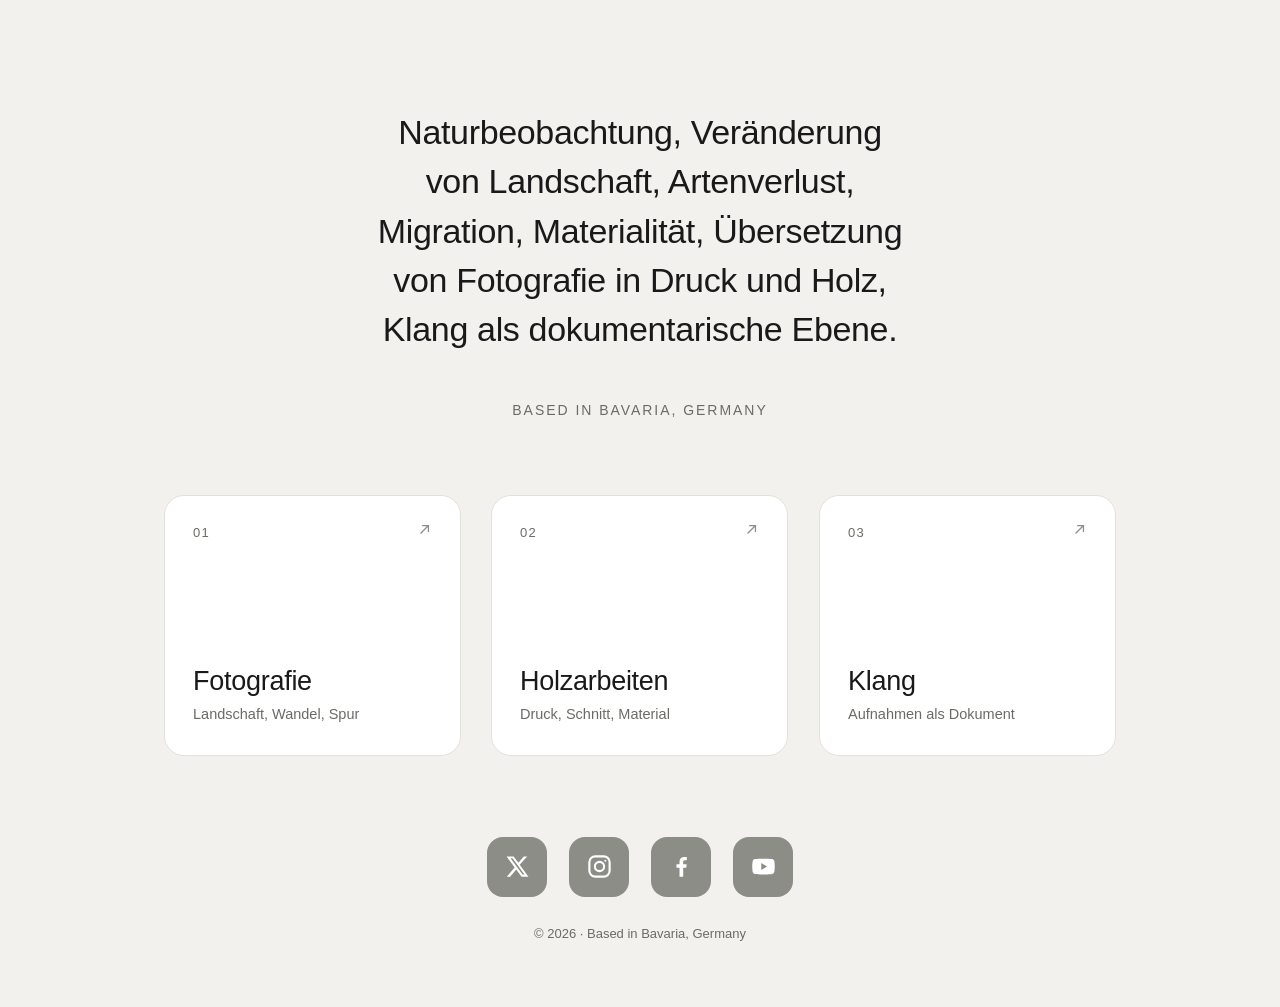
==== naturbeobachtung.html @ 51c46004 "Add Naturbeobachtung one-page portfolio site Single self-contained HTML file (no framework, no exter" ====
<!DOCTYPE html>
<html lang="de">
<head>
<meta charset="utf-8">
<meta name="viewport" content="width=device-width, initial-scale=1">
<title>Naturbeobachtung</title>
<meta name="description" content="Naturbeobachtung, Veränderung von Landschaft, Artenverlust, Migration, Materialität, Übersetzung von Fotografie in Druck und Holz, Klang als dokumentarische Ebene. Based in Bavaria, Germany.">

<!--
  ============================================================
  NATURBEOBACHTUNG — einseitige Website
  ------------------------------------------------------------
  Alles in EINER Datei: kein Framework, keine externen Fonts,
  keine Bibliotheken. Laeuft fluessig auf schwacher Hardware.

  WO KOMMEN MEINE INHALTE HIN?
    1. Fotografie   -> weiter unten im Abschnitt "PANEL 1", dort steht
                       gross im Code:  HIER FOTOS EINFUEGEN
    2. Holzarbeiten -> "PANEL 2", dort:  HIER HOLZ-BILDER EINFUEGEN
    3. Klang        -> "PANEL 3", dort:  HIER SOUNDS EINFUEGEN
    4. Social-Links -> ganz unten in der Fusszeile, bei href="#" die
                       eigene Adresse eintragen (X, Instagram,
                       Facebook, YouTube)

  In einem Website-Baukasten (Wix, Squarespace, Jimdo, WordPress,
  Webflow ...): ein "Eigener Code"- bzw. "HTML einbetten"-Element
  einfuegen und den GESAMTEN Inhalt dieser Datei hineinkopieren.
  ============================================================
-->

<style>
/* ---------- Grundlagen / Farben ---------- */
:root{
  --bg:#f2f1ee;
  --karte:#ffffff;
  --text:#191919;
  --leise:#6b6b66;
  --linie:#e2e0da;
  --icon:#8d8d87;
  --icon-hover:#4a4a46;
  --radius:20px;
  --rand:clamp(20px, 5vw, 64px);
}

*,*::before,*::after{box-sizing:border-box}

html{-webkit-text-size-adjust:100%}

body{
  margin:0;
  min-height:100vh;
  min-height:100svh;   /* svh: beruecksichtigt die Leiste auf dem Handy */
  display:flex;
  flex-direction:column;
  background:var(--bg);
  color:var(--text);
  font-family:-apple-system,BlinkMacSystemFont,"Segoe UI",Roboto,Helvetica,Arial,sans-serif;
  font-size:17px;
  line-height:1.65;
  -webkit-font-smoothing:antialiased;
}

img{max-width:100%;height:auto;display:block}

.huelle{
  width:100%;
  max-width:1080px;
  margin:0 auto;
  padding:0 var(--rand);
}

/* ---------- Kopf ---------- */
.kopf{
  padding-block:clamp(64px,12vh,140px) clamp(46px,8vh,100px);
  text-align:center;
}

.leitsatz{
  margin:0 auto;
  max-width:28ch;
  font-size:clamp(21px,3.1vw,34px);
  line-height:1.45;
  font-weight:400;
  letter-spacing:-0.01em;
  text-wrap:balance;
}

.ort{
  margin:clamp(28px,5vh,52px) 0 0;
  font-size:14px;
  letter-spacing:0.14em;
  text-transform:uppercase;
  color:var(--leise);
}

/* ---------- Die drei Kacheln ---------- */
.kacheln{
  display:grid;
  gap:clamp(18px,2.6vw,30px);
  grid-template-columns:repeat(auto-fit,minmax(250px,1fr));
  padding-bottom:clamp(20px,4vh,50px);
}

.kachel{
  position:relative;
  display:flex;
  flex-direction:column;
  justify-content:flex-end;
  gap:6px;
  min-height:clamp(210px,29vh,280px);
  padding:28px;
  border:1px solid var(--linie);
  border-radius:var(--radius);
  background:var(--karte);
  color:inherit;
  font:inherit;
  text-align:left;
  cursor:pointer;
  /* nur transform/opacity animieren -> guenstig fuer die CPU */
  transition:transform .28s ease, box-shadow .28s ease, border-color .28s ease;
  will-change:transform;
}

.kachel .nr{
  position:absolute;
  top:26px;
  left:28px;
  font-size:13px;
  letter-spacing:0.1em;
  color:var(--leise);
}

.kachel .name{
  font-size:clamp(22px,2.4vw,27px);
  line-height:1.2;
  letter-spacing:-0.01em;
}

.kachel .unter{
  font-size:14.5px;
  color:var(--leise);
}

.kachel .pfeil{
  position:absolute;
  top:24px;
  right:26px;
  width:19px;
  height:19px;
  color:var(--icon);
  transition:transform .28s ease;
}

@media (hover:hover){
  .kachel:hover{
    transform:translateY(-5px);
    border-color:#d3d0c8;
    box-shadow:0 12px 28px rgba(25,25,25,.07);
  }
  .kachel:hover .pfeil{transform:translate(3px,-3px)}
}

.kachel:active{transform:translateY(-1px)}

/* Eintritts-Animation: einmalig, sehr guenstig */
.kopf > *,
.kachel{
  opacity:0;
  animation:auftauchen .7s ease forwards;
}
.leitsatz{animation-delay:.05s}
.ort{animation-delay:.2s}
.kachel:nth-child(1){animation-delay:.32s}
.kachel:nth-child(2){animation-delay:.42s}
.kachel:nth-child(3){animation-delay:.52s}

@keyframes auftauchen{
  from{opacity:0;transform:translateY(16px)}
  to{opacity:1;transform:none}
}

/* ---------- Fusszeile / Social-Icons ---------- */
.fuss{
  margin-top:auto;                /* Fusszeile sitzt unten */
  padding-block:clamp(30px,5vh,60px) clamp(42px,7vh,78px);
  text-align:center;
}

.social{
  display:flex;
  justify-content:center;
  flex-wrap:wrap;
  gap:clamp(14px,2.4vw,22px);
  margin:0 0 26px;
  padding:0;
  list-style:none;
}

/* die grauen "App-Icons" */
.social a{
  display:grid;
  place-items:center;
  width:60px;
  height:60px;
  border-radius:16px;              /* App-Icon-Optik */
  background:var(--icon);
  color:#fff;
  transition:transform .22s ease, background-color .22s ease;
}

.social svg{width:27px;height:27px;display:block}

@media (hover:hover){
  .social a:hover{background:var(--icon-hover);transform:translateY(-3px)}
}

.social a:active{transform:translateY(-1px)}

.klein{
  margin:0;
  font-size:13px;
  color:var(--leise);
}

/* ---------- Panel (oeffnet sich beim Klick auf eine Kachel) ---------- */
.panel[hidden]{display:none}

.panel{
  position:fixed;
  inset:0;
  z-index:60;
  overflow-y:auto;
  -webkit-overflow-scrolling:touch;
  background:var(--bg);
  animation:panelrein .3s ease;
}

@keyframes panelrein{
  from{opacity:0;transform:translateY(14px)}
  to{opacity:1;transform:none}
}

.panel-kopf{
  position:sticky;
  top:0;
  z-index:2;
  display:flex;
  align-items:center;
  gap:16px;
  padding:16px var(--rand);
  background:var(--bg);
  border-bottom:1px solid var(--linie);
}

.zurueck{
  display:inline-flex;
  align-items:center;
  gap:8px;
  padding:9px 15px 9px 12px;
  border:1px solid var(--linie);
  border-radius:999px;
  background:var(--karte);
  color:inherit;
  font:inherit;
  font-size:14.5px;
  cursor:pointer;
  transition:border-color .2s ease;
}
.zurueck:hover{border-color:#c9c6be}
.zurueck svg{width:15px;height:15px}

.panel-titel{
  margin:0;
  font-size:17px;
  font-weight:400;
  color:var(--leise);
}

.panel-inhalt{
  max-width:1080px;
  margin:0 auto;
  padding:clamp(34px,6vh,66px) var(--rand) clamp(60px,10vh,110px);
}

.panel-inhalt > .einleitung{
  max-width:44ch;
  margin:0 0 clamp(30px,5vh,52px);
  font-size:clamp(18px,2vw,22px);
  line-height:1.5;
}

/* ---------- Galerie ---------- */
.galerie{
  display:grid;
  gap:clamp(14px,2vw,24px);
  grid-template-columns:repeat(auto-fill,minmax(260px,1fr));
}

.galerie figure{
  margin:0;
  /* Bilder ausserhalb des Sichtfelds werden nicht gerendert -> spart CPU */
  content-visibility:auto;
  contain-intrinsic-size:300px;
}

.galerie img{
  width:100%;
  aspect-ratio:4/3;
  object-fit:cover;
  border-radius:14px;
  background:#e8e6e0;
  cursor:zoom-in;
}

.galerie figcaption{
  margin-top:9px;
  font-size:14px;
  color:var(--leise);
}

/* ---------- Klang-Liste ---------- */
.tonliste{list-style:none;margin:0;padding:0;display:grid;gap:14px}

.tonliste li{
  padding:20px 22px;
  border:1px solid var(--linie);
  border-radius:16px;
  background:var(--karte);
}

.tonliste b{font-weight:500;font-size:17px}
.tonliste p{margin:3px 0 13px;font-size:14px;color:var(--leise)}
.tonliste audio{width:100%;height:38px}

/* ---------- Hinweis, wenn noch nichts eingefuegt wurde ---------- */
.leerhinweis{
  padding:clamp(34px,6vh,60px);
  border:1px dashed #cfccc4;
  border-radius:var(--radius);
  text-align:center;
  color:var(--leise);
  font-size:15px;
}
.leerhinweis code{
  font-family:ui-monospace,SFMono-Regular,Menlo,Consolas,monospace;
  font-size:13.5px;
  background:#fff;
  padding:2px 6px;
  border-radius:6px;
}

/* ---------- Grossansicht eines Fotos ---------- */
.lupe[hidden]{display:none}
.lupe{
  position:fixed;
  inset:0;
  z-index:80;
  display:grid;
  place-items:center;
  padding:clamp(16px,4vw,48px);
  background:rgba(20,20,19,.94);
  cursor:zoom-out;
  animation:lupeauf .2s ease;
}
.lupe img{
  max-width:100%;
  max-height:88vh;
  width:auto;
  border-radius:8px;
}
@keyframes lupeauf{from{opacity:0}to{opacity:1}}

/* ---------- Tastatur-Bedienung sichtbar machen ---------- */
:focus-visible{outline:2px solid #191919;outline-offset:3px}

/* ---------- Ruhige Darstellung bei Systemeinstellung ---------- */
@media (prefers-reduced-motion:reduce){
  *,*::before,*::after{
    animation-duration:.01ms !important;
    animation-iteration-count:1 !important;
    transition-duration:.01ms !important;
  }
  .kopf > *,.kachel{opacity:1}
}
</style>
</head>

<body>

<!-- ====================== KOPF ====================== -->
<header class="kopf huelle">
  <p class="leitsatz">
    Naturbeobachtung, Veränderung von Landschaft, Artenverlust, Migration,
    Materialität, Übersetzung von Fotografie in Druck und Holz,
    Klang als dokumentarische Ebene.
  </p>
  <p class="ort">Based in Bavaria, Germany</p>
</header>

<!-- ====================== DIE DREI KACHELN ====================== -->
<main class="huelle">
  <div class="kacheln">

    <button class="kachel" type="button" data-oeffnet="panel-fotos">
      <span class="nr">01</span>
      <svg class="pfeil" viewBox="0 0 24 24" fill="none" stroke="currentColor" stroke-width="1.6" aria-hidden="true"><path d="M7 17 17 7M9 7h8v8"/></svg>
      <span class="name">Fotografie</span>
      <span class="unter">Landschaft, Wandel, Spur</span>
    </button>

    <button class="kachel" type="button" data-oeffnet="panel-holz">
      <span class="nr">02</span>
      <svg class="pfeil" viewBox="0 0 24 24" fill="none" stroke="currentColor" stroke-width="1.6" aria-hidden="true"><path d="M7 17 17 7M9 7h8v8"/></svg>
      <span class="name">Holzarbeiten</span>
      <span class="unter">Druck, Schnitt, Material</span>
    </button>

    <button class="kachel" type="button" data-oeffnet="panel-sounds">
      <span class="nr">03</span>
      <svg class="pfeil" viewBox="0 0 24 24" fill="none" stroke="currentColor" stroke-width="1.6" aria-hidden="true"><path d="M7 17 17 7M9 7h8v8"/></svg>
      <span class="name">Klang</span>
      <span class="unter">Aufnahmen als Dokument</span>
    </button>

  </div>
</main>

<!-- ====================== FUSSZEILE MIT SOCIAL-ICONS ====================== -->
<footer class="fuss huelle">
  <ul class="social">

    <li><a href="#" aria-label="X" rel="noopener" target="_blank">
      <svg viewBox="0 0 24 24" fill="currentColor" aria-hidden="true"><path d="M17.53 3h3.02l-6.6 7.54L21.75 21h-6.09l-4.77-6.23L5.44 21H2.42l7.06-8.07L2.25 3h6.24l4.31 5.7zm-1.06 16.19h1.67L7.6 4.72H5.81z"/></svg>
    </a></li>

    <li><a href="#" aria-label="Instagram" rel="noopener" target="_blank">
      <svg viewBox="0 0 24 24" fill="none" stroke="currentColor" stroke-width="1.9" aria-hidden="true">
        <rect x="3" y="3" width="18" height="18" rx="5.2"/>
        <circle cx="12" cy="12" r="4.1"/>
        <circle cx="17.2" cy="6.8" r=".9" fill="currentColor" stroke="none"/>
      </svg>
    </a></li>

    <li><a href="#" aria-label="Facebook" rel="noopener" target="_blank">
      <svg viewBox="0 0 24 24" fill="currentColor" aria-hidden="true"><path d="M13.5 21v-8h2.7l.4-3.1h-3.1V7.9c0-.9.25-1.5 1.55-1.5h1.65V3.63c-.29-.04-1.27-.13-2.41-.13-2.39 0-4.03 1.46-4.03 4.14v2.26H7.55V13h2.71v8z"/></svg>
    </a></li>

    <li><a href="#" aria-label="YouTube" rel="noopener" target="_blank">
      <svg viewBox="0 0 24 24" fill="currentColor" aria-hidden="true"><path d="M21.6 7.2a2.5 2.5 0 0 0-1.75-1.77C18.25 5 12 5 12 5s-6.25 0-7.85.43A2.5 2.5 0 0 0 2.4 7.2 26 26 0 0 0 2 12a26 26 0 0 0 .4 4.8 2.5 2.5 0 0 0 1.75 1.77C5.75 19 12 19 12 19s6.25 0 7.85-.43a2.5 2.5 0 0 0 1.75-1.77A26 26 0 0 0 22 12a26 26 0 0 0-.4-4.8M10 15.1V8.9l5.2 3.1z"/></svg>
    </a></li>

  </ul>
  <p class="klein">© <span id="jahr">2026</span> · Based in Bavaria, Germany</p>
</footer>


<!-- ==========================================================
     PANEL 1 — FOTOGRAFIE
     ========================================================== -->
<section class="panel" id="panel-fotos" hidden aria-label="Fotografie">
  <div class="panel-kopf">
    <button class="zurueck" type="button" data-schliesst>
      <svg viewBox="0 0 24 24" fill="none" stroke="currentColor" stroke-width="2" aria-hidden="true"><path d="M15 5 8 12l7 7"/></svg>
      Zurück
    </button>
    <h2 class="panel-titel">01 — Fotografie</h2>
  </div>

  <div class="panel-inhalt">
    <p class="einleitung">Beobachtung von Landschaft im Wandel — Bilder als Notiz, Beleg und Erinnerung.</p>

    <div class="galerie">
      <!-- ==================================================
           HIER FOTOS EINFUEGEN
           Fuer jedes Foto einen Block wie diesen kopieren und
           bei src="..." die Bild-Adresse eintragen.
           Groesse der Bilder vorher auf ca. 1600 px reduzieren,
           dann laedt die Seite auch auf langsamen Rechnern schnell.
           ================================================== -->

      <!--
      <figure>
        <img src="BILD-ADRESSE-HIER.jpg" alt="Kurze Bildbeschreibung"
             loading="lazy" decoding="async" width="1600" height="1200">
        <figcaption>Titel des Bildes — Ort, Jahr</figcaption>
      </figure>

      <figure>
        <img src="ZWEITES-BILD.jpg" alt="Kurze Bildbeschreibung"
             loading="lazy" decoding="async" width="1600" height="1200">
        <figcaption>Titel des Bildes — Ort, Jahr</figcaption>
      </figure>
      -->

      <!-- ============ ENDE FOTOS ============ -->
    </div>

    <p class="leerhinweis">Noch keine Fotos hinterlegt.<br>Im Code bei <code>HIER FOTOS EINFÜGEN</code> die Bilder eintragen.</p>
  </div>
</section>


<!-- ==========================================================
     PANEL 2 — HOLZARBEITEN
     ========================================================== -->
<section class="panel" id="panel-holz" hidden aria-label="Holzarbeiten">
  <div class="panel-kopf">
    <button class="zurueck" type="button" data-schliesst>
      <svg viewBox="0 0 24 24" fill="none" stroke="currentColor" stroke-width="2" aria-hidden="true"><path d="M15 5 8 12l7 7"/></svg>
      Zurück
    </button>
    <h2 class="panel-titel">02 — Holzarbeiten</h2>
  </div>

  <div class="panel-inhalt">
    <p class="einleitung">Übersetzung der Fotografie in Druck und Holz — das Bild bekommt Oberfläche und Gewicht.</p>

    <div class="galerie">
      <!-- ==================================================
           HIER HOLZ-BILDER EINFUEGEN
           (gleiches Muster wie bei den Fotos)
           ================================================== -->

      <!--
      <figure>
        <img src="HOLZ-BILD.jpg" alt="Kurze Bildbeschreibung"
             loading="lazy" decoding="async" width="1600" height="1200">
        <figcaption>Titel der Arbeit — Material, Jahr</figcaption>
      </figure>
      -->

      <!-- ============ ENDE HOLZ ============ -->
    </div>

    <p class="leerhinweis">Noch keine Arbeiten hinterlegt.<br>Im Code bei <code>HIER HOLZ-BILDER EINFÜGEN</code> die Bilder eintragen.</p>
  </div>
</section>


<!-- ==========================================================
     PANEL 3 — KLANG
     ========================================================== -->
<section class="panel" id="panel-sounds" hidden aria-label="Klang">
  <div class="panel-kopf">
    <button class="zurueck" type="button" data-schliesst>
      <svg viewBox="0 0 24 24" fill="none" stroke="currentColor" stroke-width="2" aria-hidden="true"><path d="M15 5 8 12l7 7"/></svg>
      Zurück
    </button>
    <h2 class="panel-titel">03 — Klang</h2>
  </div>

  <div class="panel-inhalt">
    <p class="einleitung">Klang als dokumentarische Ebene — Aufnahmen von Orten, Tieren, Wetter, Maschinen.</p>

    <ul class="tonliste">
      <!-- ==================================================
           HIER SOUNDS EINFUEGEN
           preload="none" laesst die Datei erst laden, wenn
           jemand auf Play drueckt — wichtig fuer Tempo.
           Bilder statt Ton? Dann einfach eine <div class="galerie">
           wie in den anderen Panels verwenden.
           ================================================== -->

      <!--
      <li>
        <b>Titel der Aufnahme</b>
        <p>Ort, Datum, kurze Notiz zur Situation</p>
        <audio controls preload="none" src="TON-ADRESSE-HIER.mp3"></audio>
      </li>
      -->

      <!-- ============ ENDE SOUNDS ============ -->
    </ul>

    <p class="leerhinweis">Noch keine Aufnahmen hinterlegt.<br>Im Code bei <code>HIER SOUNDS EINFÜGEN</code> die Ton-Dateien eintragen.</p>
  </div>
</section>


<!-- Grossansicht eines Fotos -->
<div class="lupe" id="lupe" hidden aria-hidden="true"><img alt=""></div>


<script>
(function () {
  "use strict";

  var koerper  = document.body;
  var lupe     = document.getElementById("lupe");
  var lupenBild= lupe.firstElementChild;
  var offen    = null;   // aktuell offenes Panel
  var letzter  = null;   // zuletzt geklickte Kachel (Fokus zurueckgeben)

  /* Jahreszahl in der Fusszeile */
  var jahr = document.getElementById("jahr");
  if (jahr) jahr.textContent = new Date().getFullYear();

  /* Leerhinweis ausblenden, sobald Inhalte eingetragen sind */
  var behaelter = document.querySelectorAll(".galerie, .tonliste");
  for (var i = 0; i < behaelter.length; i++) {
    if (behaelter[i].children.length > 0) {
      var hinweis = behaelter[i].parentNode.querySelector(".leerhinweis");
      if (hinweis) hinweis.hidden = true;
    }
  }

  function panelAuf(id, ausloeser) {
    var p = document.getElementById(id);
    if (!p) return;
    offen = p;
    letzter = ausloeser || null;
    p.hidden = false;
    p.scrollTop = 0;
    koerper.style.overflow = "hidden";
    var zurueck = p.querySelector(".zurueck");
    if (zurueck) zurueck.focus();
  }

  function panelZu() {
    if (!offen) return;
    offen.hidden = true;
    offen = null;
    koerper.style.overflow = "";
    if (letzter) { letzter.focus(); letzter = null; }
  }

  function lupeAuf(quelle, text) {
    lupenBild.src = quelle;
    lupenBild.alt = text || "";
    lupe.hidden = false;
    lupe.removeAttribute("aria-hidden");
  }

  function lupeZu() {
    lupe.hidden = true;
    lupe.setAttribute("aria-hidden", "true");
    lupenBild.removeAttribute("src");
  }

  /* Ein einziger Klick-Zuhoerer fuer die ganze Seite (sparsam) */
  document.addEventListener("click", function (e) {
    var kachel = e.target.closest ? e.target.closest("[data-oeffnet]") : null;
    if (kachel) { panelAuf(kachel.getAttribute("data-oeffnet"), kachel); return; }

    if (e.target.closest && e.target.closest("[data-schliesst]")) { panelZu(); return; }

    if (!lupe.hidden) { lupeZu(); return; }

    var bild = e.target.closest ? e.target.closest(".galerie img") : null;
    if (bild) lupeAuf(bild.currentSrc || bild.src, bild.alt);
  });

  /* Escape schliesst */
  document.addEventListener("keydown", function (e) {
    if (e.key !== "Escape") return;
    if (!lupe.hidden) lupeZu();
    else panelZu();
  });
})();
</script>

</body>
</html>
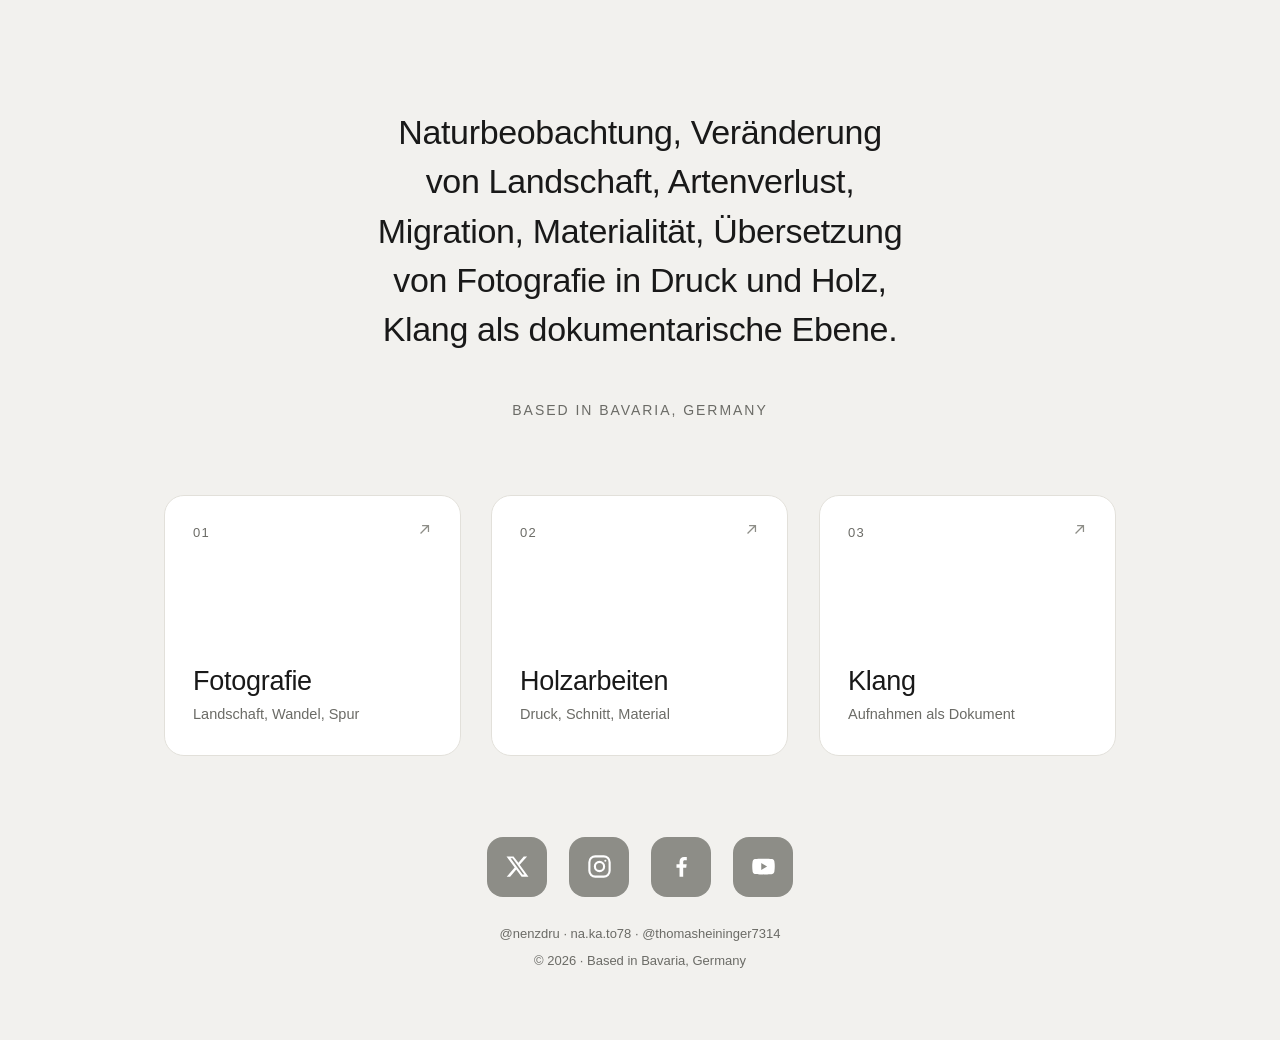
==== commit 722ed68e: "Link the X, Instagram and YouTube profiles in the footer Point the social buttons at the real accoun" ====
--- a/naturbeobachtung.html
+++ b/naturbeobachtung.html
@@ -18,9 +18,10 @@
                        gross im Code:  HIER FOTOS EINFUEGEN
     2. Holzarbeiten -> "PANEL 2", dort:  HIER HOLZ-BILDER EINFUEGEN
     3. Klang        -> "PANEL 3", dort:  HIER SOUNDS EINFUEGEN
-    4. Social-Links -> ganz unten in der Fusszeile, bei href="#" die
-                       eigene Adresse eintragen (X, Instagram,
-                       Facebook, YouTube)
+    4. Social-Links -> ganz unten in der Fusszeile. X, Instagram und
+                       YouTube sind bereits eingetragen; bei Facebook
+                       steht noch href="#" -> Adresse eintragen oder
+                       den ganzen <li>-Block loeschen.
 
   In einem Website-Baukasten (Wix, Squarespace, Jimdo, WordPress,
   Webflow ...): ein "Eigener Code"- bzw. "HTML einbetten"-Element
@@ -217,7 +218,7 @@
 .social a:active{transform:translateY(-1px)}
 
 .klein{
-  margin:0;
+  margin:0 0 6px;
   font-size:13px;
   color:var(--leise);
 }
@@ -429,11 +430,11 @@
 <footer class="fuss huelle">
   <ul class="social">
 
-    <li><a href="#" aria-label="X" rel="noopener" target="_blank">
+    <li><a href="https://x.com/nenzdru" aria-label="X — @nenzdru" title="@nenzdru" rel="noopener" target="_blank">
       <svg viewBox="0 0 24 24" fill="currentColor" aria-hidden="true"><path d="M17.53 3h3.02l-6.6 7.54L21.75 21h-6.09l-4.77-6.23L5.44 21H2.42l7.06-8.07L2.25 3h6.24l4.31 5.7zm-1.06 16.19h1.67L7.6 4.72H5.81z"/></svg>
     </a></li>
 
-    <li><a href="#" aria-label="Instagram" rel="noopener" target="_blank">
+    <li><a href="https://www.instagram.com/na.ka.to78/" aria-label="Instagram — na.ka.to78" title="na.ka.to78" rel="noopener" target="_blank">
       <svg viewBox="0 0 24 24" fill="none" stroke="currentColor" stroke-width="1.9" aria-hidden="true">
         <rect x="3" y="3" width="18" height="18" rx="5.2"/>
         <circle cx="12" cy="12" r="4.1"/>
@@ -441,15 +442,17 @@
       </svg>
     </a></li>
 
+    <!-- Facebook: hier die eigene Seiten-Adresse eintragen, sonst diesen <li>-Block loeschen -->
     <li><a href="#" aria-label="Facebook" rel="noopener" target="_blank">
       <svg viewBox="0 0 24 24" fill="currentColor" aria-hidden="true"><path d="M13.5 21v-8h2.7l.4-3.1h-3.1V7.9c0-.9.25-1.5 1.55-1.5h1.65V3.63c-.29-.04-1.27-.13-2.41-.13-2.39 0-4.03 1.46-4.03 4.14v2.26H7.55V13h2.71v8z"/></svg>
     </a></li>
 
-    <li><a href="#" aria-label="YouTube" rel="noopener" target="_blank">
+    <li><a href="https://www.youtube.com/@thomasheininger7314" aria-label="YouTube — @thomasheininger7314" title="@thomasheininger7314" rel="noopener" target="_blank">
       <svg viewBox="0 0 24 24" fill="currentColor" aria-hidden="true"><path d="M21.6 7.2a2.5 2.5 0 0 0-1.75-1.77C18.25 5 12 5 12 5s-6.25 0-7.85.43A2.5 2.5 0 0 0 2.4 7.2 26 26 0 0 0 2 12a26 26 0 0 0 .4 4.8 2.5 2.5 0 0 0 1.75 1.77C5.75 19 12 19 12 19s6.25 0 7.85-.43a2.5 2.5 0 0 0 1.75-1.77A26 26 0 0 0 22 12a26 26 0 0 0-.4-4.8M10 15.1V8.9l5.2 3.1z"/></svg>
     </a></li>
 
   </ul>
+  <p class="klein">@nenzdru · na.ka.to78 · @thomasheininger7314</p>
   <p class="klein">© <span id="jahr">2026</span> · Based in Bavaria, Germany</p>
 </footer>
 
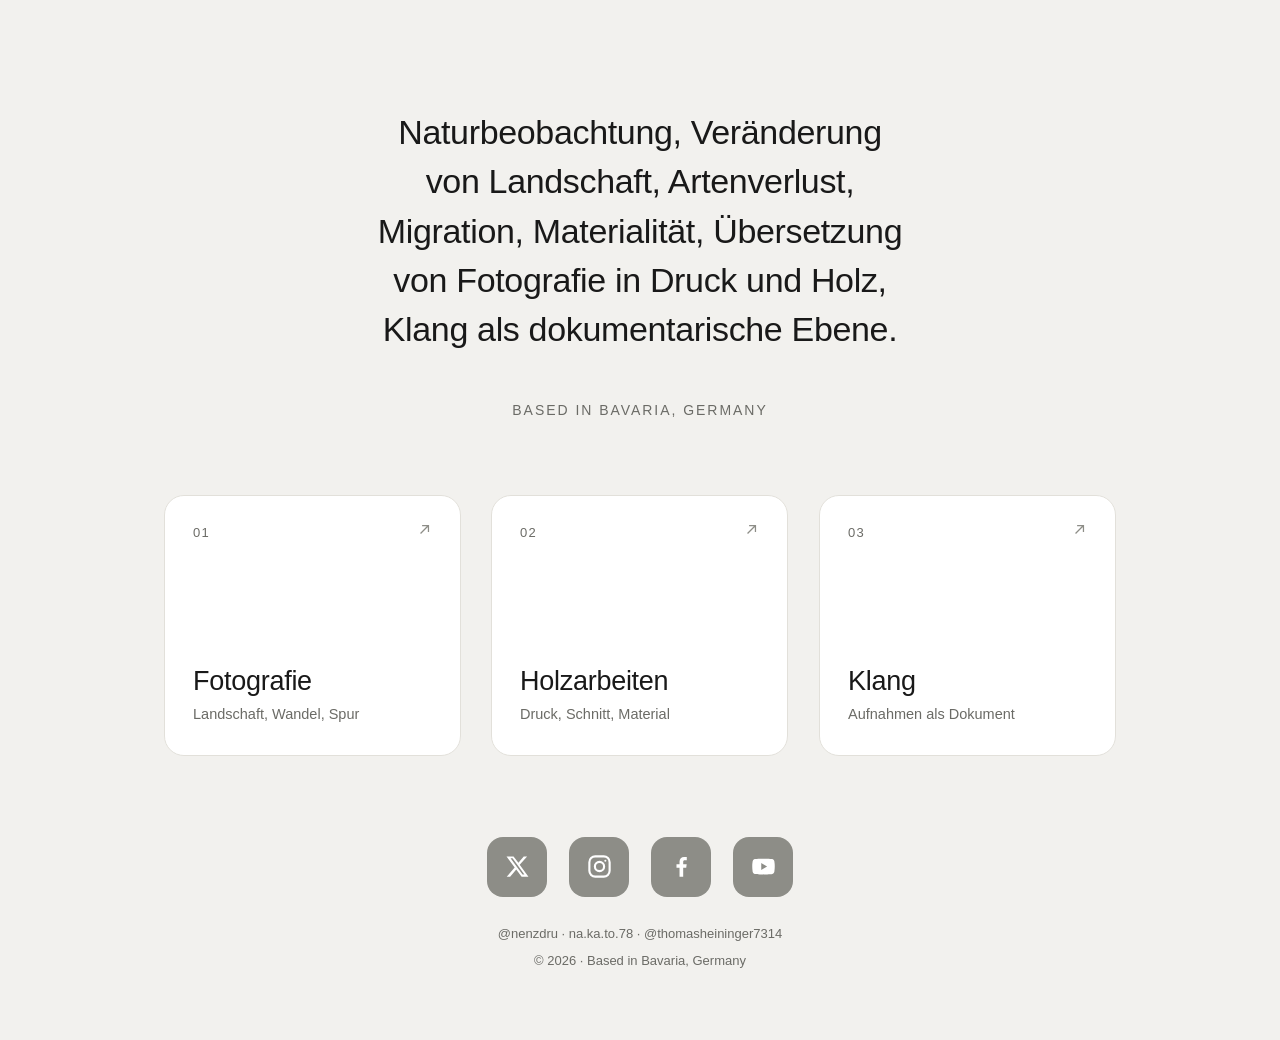
==== commit 199be171: "Correct the Instagram handle to na.ka.to.78 Co-Authored-By: Claude Opus 5 <noreply@anthropic.com> Cl" ====
--- a/naturbeobachtung.html
+++ b/naturbeobachtung.html
@@ -434,7 +434,7 @@
       <svg viewBox="0 0 24 24" fill="currentColor" aria-hidden="true"><path d="M17.53 3h3.02l-6.6 7.54L21.75 21h-6.09l-4.77-6.23L5.44 21H2.42l7.06-8.07L2.25 3h6.24l4.31 5.7zm-1.06 16.19h1.67L7.6 4.72H5.81z"/></svg>
     </a></li>
 
-    <li><a href="https://www.instagram.com/na.ka.to78/" aria-label="Instagram — na.ka.to78" title="na.ka.to78" rel="noopener" target="_blank">
+    <li><a href="https://www.instagram.com/na.ka.to.78/" aria-label="Instagram — na.ka.to.78" title="na.ka.to.78" rel="noopener" target="_blank">
       <svg viewBox="0 0 24 24" fill="none" stroke="currentColor" stroke-width="1.9" aria-hidden="true">
         <rect x="3" y="3" width="18" height="18" rx="5.2"/>
         <circle cx="12" cy="12" r="4.1"/>
@@ -452,7 +452,7 @@
     </a></li>
 
   </ul>
-  <p class="klein">@nenzdru · na.ka.to78 · @thomasheininger7314</p>
+  <p class="klein">@nenzdru · na.ka.to.78 · @thomasheininger7314</p>
   <p class="klein">© <span id="jahr">2026</span> · Based in Bavaria, Germany</p>
 </footer>
 
